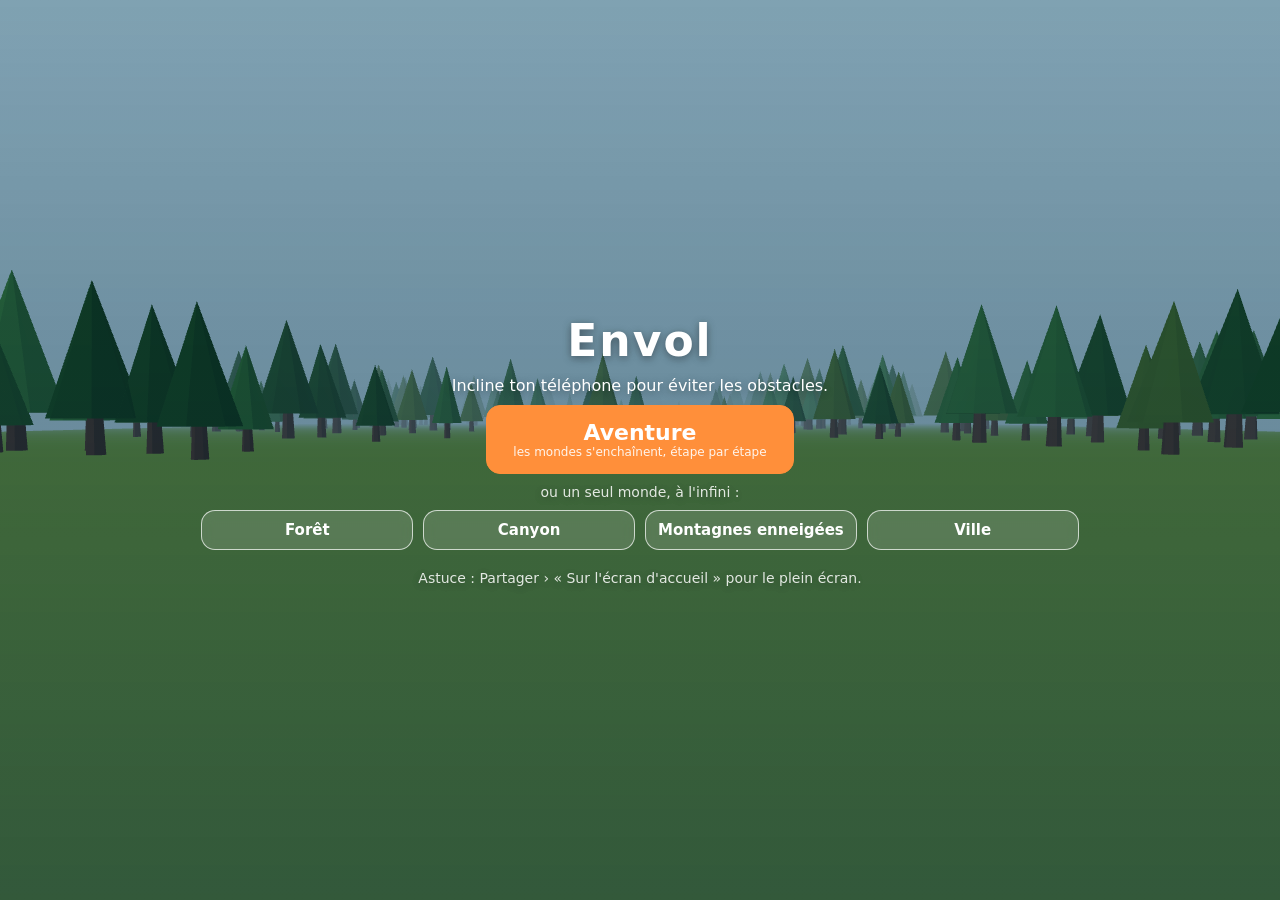
==== index.html @ 045a8ad9 "Jeu verrouillé en paysage - Si le téléphone est en portrait, le jeu pivote pour rester en paysage - " ====
<!DOCTYPE html>
<html lang="fr">
<head>
  <meta charset="utf-8">
  <meta name="viewport" content="width=device-width, initial-scale=1, maximum-scale=1, user-scalable=no, viewport-fit=cover">
  <title>Envol</title>
  <meta name="theme-color" content="#bfe3f2">
  <meta name="apple-mobile-web-app-capable" content="yes">
  <meta name="mobile-web-app-capable" content="yes">
  <meta name="apple-mobile-web-app-status-bar-style" content="black-translucent">
  <meta name="apple-mobile-web-app-title" content="Envol">
  <link rel="manifest" href="manifest.webmanifest">
  <link rel="apple-touch-icon" href="icons/icon-180.png">
  <link rel="icon" href="icons/icon-192.png">
  <link rel="stylesheet" href="styles.css">
  <script type="importmap">
    { "imports": { "three": "./vendor/three.module.js" } }
  </script>
</head>
<body>
<div id="app">
  <canvas id="game"></canvas>

  <div id="hud" hidden>
    <span id="dist">0 m</span>
    <span id="speed">0 km/h</span>
  </div>

  <div id="banner"></div>

  <div id="menu" class="screen">
    <h1>Envol</h1>
    <p>Incline ton téléphone pour éviter les obstacles.</p>
    <button class="mode primary" data-mode="adventure">Aventure<small>les mondes s'enchaînent, étape par étape</small></button>
    <p class="small">ou un seul monde, à l'infini :</p>
    <div id="themes"></div>
    <p id="hint" class="small"></p>
    <p class="small install">Astuce : Partager › « Sur l'écran d'accueil » pour le plein écran.</p>
  </div>

  <div id="over" class="screen" hidden>
    <h2>Collision !</h2>
    <p id="overMode" class="small"></p>
    <p id="final" class="big"></p>
    <p id="record"></p>
    <div class="row">
      <button id="again" class="mode primary">Rejouer</button>
      <button id="toMenu" class="mode">Menu</button>
    </div>
  </div>

</div>

  <script type="module" src="src/main.js"></script>
</body>
</html>
---- styles.css ----
* { box-sizing: border-box; margin: 0; }
html, body {
  height: 100%;
  overflow: hidden;
  background: #bfe3f2;
  font-family: -apple-system, system-ui, sans-serif;
  color: #fff;
  user-select: none;
  -webkit-user-select: none;
  -webkit-touch-callout: none;
  touch-action: none;
  overscroll-behavior: none;
}
/* #app = aire de jeu, tournée par src/core/orientation.js pour rester en paysage */
#app { position: fixed; top: 0; left: 0; width: 100%; height: 100%; transform-origin: 0 0; overflow: hidden; }
#game { position: absolute; inset: 0; width: 100%; height: 100%; display: block; }

#hud {
  position: absolute;
  top: 10px;
  left: max(16px, env(safe-area-inset-left)); right: max(16px, env(safe-area-inset-right));
  display: flex; justify-content: space-between;
  font-size: 22px; font-weight: 700;
  text-shadow: 0 2px 6px rgba(0,0,0,.45);
  pointer-events: none;
}

.screen {
  position: absolute; inset: 0;
  display: flex; flex-direction: column; align-items: center; justify-content: center;
  gap: 10px; padding: 16px max(24px, env(safe-area-inset-right)) 16px max(24px, env(safe-area-inset-left)); text-align: center;
  background: linear-gradient(rgba(10,40,60,.35), rgba(10,40,60,.6));
  text-shadow: 0 2px 8px rgba(0,0,0,.4);
}
.screen[hidden], #hud[hidden] { display: none; }
h1 { font-size: 44px; letter-spacing: 2px; }
h2 { font-size: 34px; }
.big { font-size: 40px; font-weight: 800; }
button.mode {
  font: inherit; color: #fff; cursor: pointer;
  border: 1.5px solid rgba(255,255,255,.7); border-radius: 14px;
  background: rgba(255,255,255,.14);
  padding: 12px 18px; min-width: 150px; font-size: 18px; font-weight: 700;
  -webkit-backdrop-filter: blur(6px); backdrop-filter: blur(6px);
  text-shadow: none;
}
button.mode:active { transform: scale(.97); background: rgba(255,255,255,.3); }
button.mode.primary { background: #ff8f3a; border-color: #ff8f3a; font-size: 22px; padding: 14px 26px; }
button.mode small { display: block; font-size: 12px; font-weight: 500; opacity: .9; }
button.mode[data-best]:not([data-best=""])::after {
  content: "Record " attr(data-best); display: block; font-size: 11px; font-weight: 500; opacity: .85;
}
#themes { display: grid; grid-template-columns: repeat(4, 1fr); gap: 10px; }
.row { display: flex; gap: 12px; }
#themes button.mode { min-width: 0; font-size: 15px; padding: 10px 12px; }

#banner {
  position: absolute; left: 0; right: 0; top: 18%;
  text-align: center; pointer-events: none; opacity: 0;
  text-shadow: 0 3px 10px rgba(0,0,0,.45);
}
#banner strong { display: block; font-size: 40px; }
#banner span { font-size: 20px; }
#banner.show { animation: banner 2.6s ease forwards; }
@keyframes banner {
  0% { opacity: 0; transform: translateY(12px); }
  15%, 75% { opacity: 1; transform: none; }
  100% { opacity: 0; transform: translateY(-8px); }
}

.cta { margin-top: 18px; font-size: 22px; font-weight: 700; animation: pulse 1.4s ease-in-out infinite; }
.small { font-size: 14px; opacity: .85; }
@keyframes pulse { 50% { opacity: .45; } }
@media (display-mode: standalone), (display-mode: fullscreen) { .install { display: none; } }
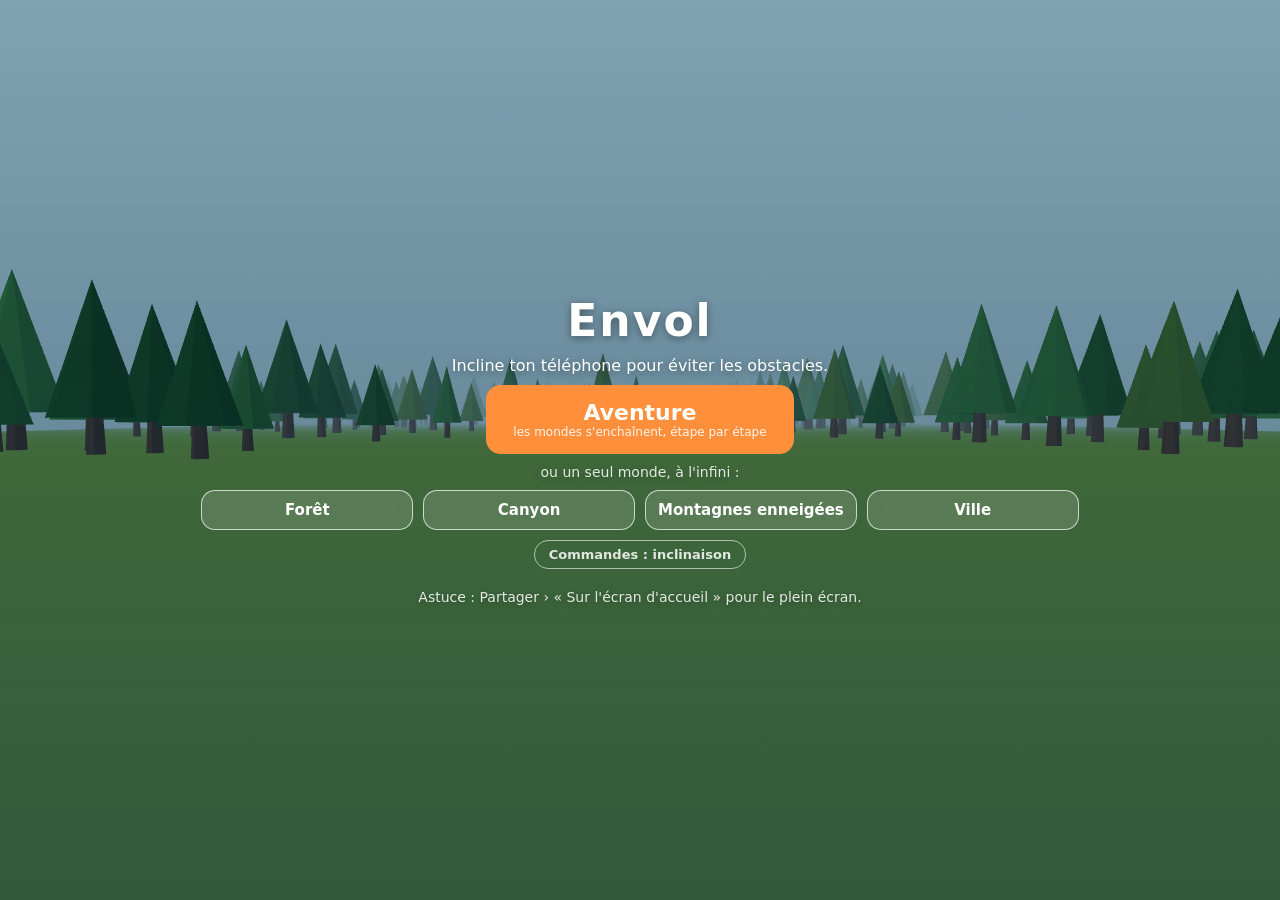
==== commit ec29cb38: "Autorisation des mouvements : une seule fois par lancement + choix des commandes mémorisé Co-Authore" ====
--- a/index.html
+++ b/index.html
@@ -34,6 +34,7 @@
     <button class="mode primary" data-mode="adventure">Aventure<small>les mondes s'enchaînent, étape par étape</small></button>
     <p class="small">ou un seul monde, à l'infini :</p>
     <div id="themes"></div>
+    <button id="control" class="mode small"></button>
     <p id="hint" class="small"></p>
     <p class="small install">Astuce : Partager › « Sur l'écran d'accueil » pour le plein écran.</p>
   </div>
--- a/styles.css
+++ b/styles.css
@@ -52,6 +52,7 @@
 }
 #themes { display: grid; grid-template-columns: repeat(4, 1fr); gap: 10px; }
 .row { display: flex; gap: 12px; }
+button.mode.small { min-width: 0; font-size: 13px; font-weight: 600; padding: 6px 14px; background: transparent; }
 #themes button.mode { min-width: 0; font-size: 15px; padding: 10px 12px; }
 
 #banner {
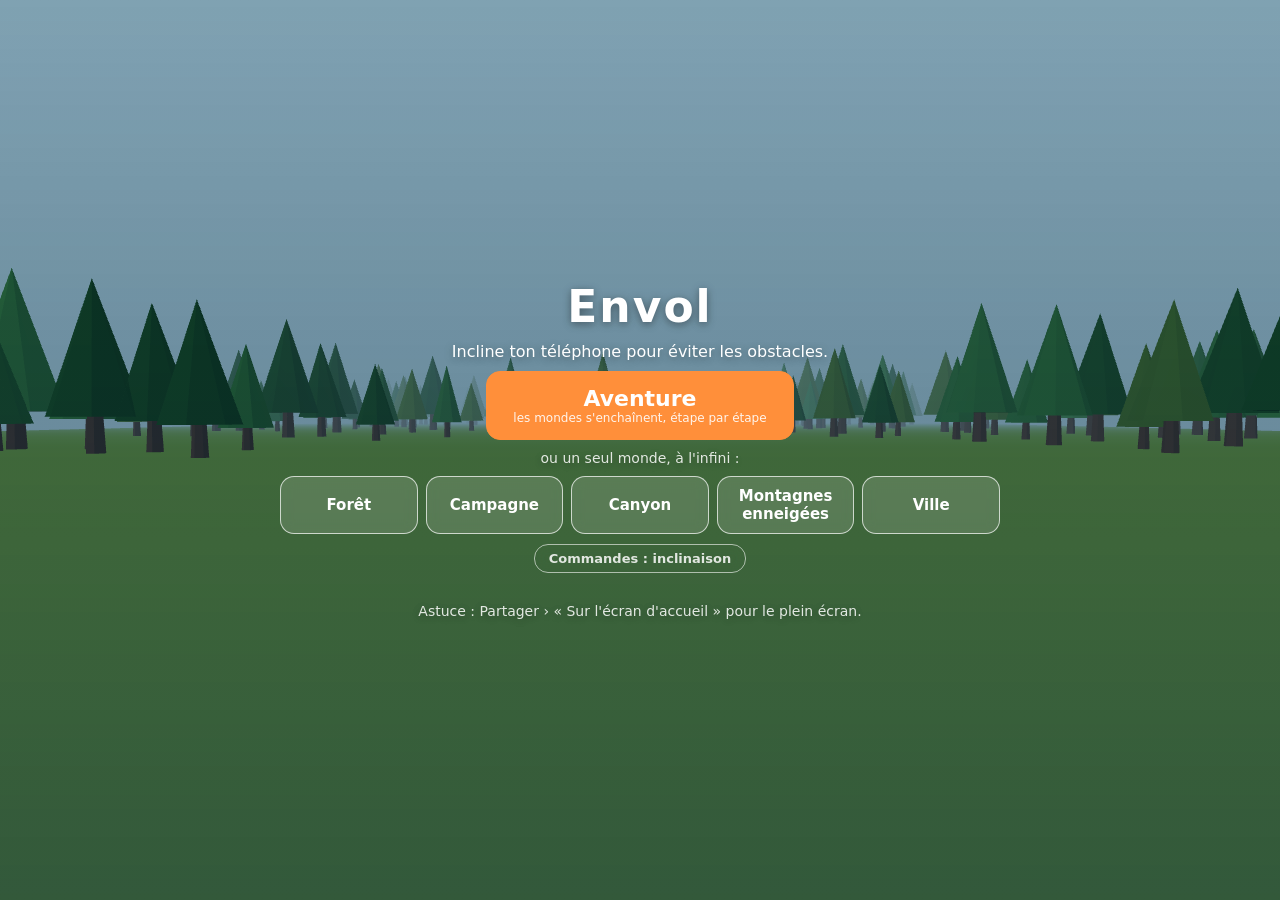
==== commit c2098793: "v0.5 : ville refaite, monde Campagne, jeu jouable sans connexion - Ville : façades à fenêtres (certa" ====
--- a/index.html
+++ b/index.html
@@ -36,6 +36,7 @@
     <div id="themes"></div>
     <button id="control" class="mode small"></button>
     <p id="hint" class="small"></p>
+    <p id="offline" class="small"></p>
     <p class="small install">Astuce : Partager › « Sur l'écran d'accueil » pour le plein écran.</p>
   </div>
 
--- a/styles.css
+++ b/styles.css
@@ -50,7 +50,7 @@
 button.mode[data-best]:not([data-best=""])::after {
   content: "Record " attr(data-best); display: block; font-size: 11px; font-weight: 500; opacity: .85;
 }
-#themes { display: grid; grid-template-columns: repeat(4, 1fr); gap: 10px; }
+#themes { display: grid; grid-template-columns: repeat(auto-fit, minmax(110px, 1fr)); gap: 8px; width: min(100%, 720px); }
 .row { display: flex; gap: 12px; }
 button.mode.small { min-width: 0; font-size: 13px; font-weight: 600; padding: 6px 14px; background: transparent; }
 #themes button.mode { min-width: 0; font-size: 15px; padding: 10px 12px; }
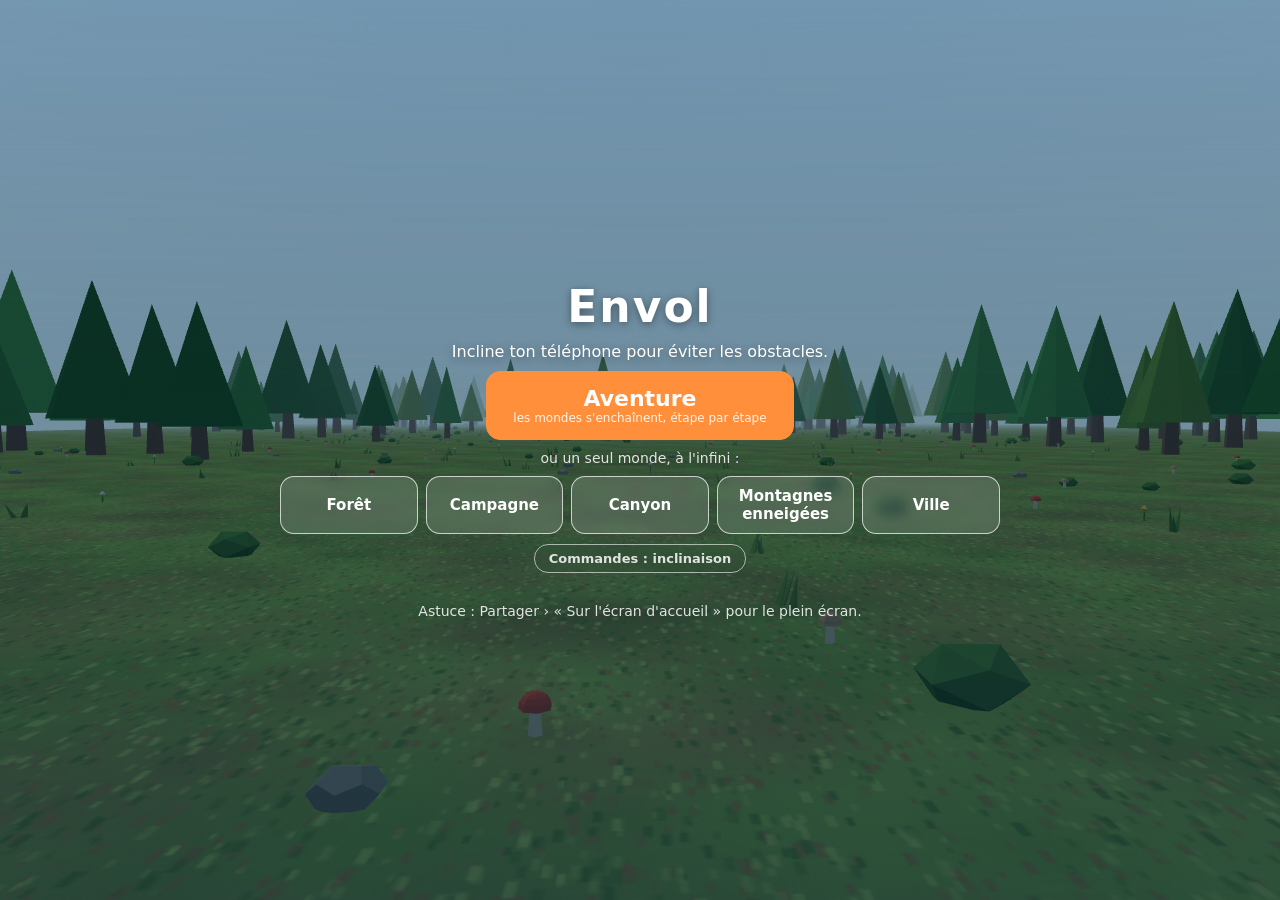
==== commit af6df4c7: "v0.6 : sol texturé, cycle jour/nuit, brouillard, pluie, neige - Sol : textures procédurales par mond" ====
--- a/index.html
+++ b/index.html
@@ -23,6 +23,7 @@
 
   <div id="hud" hidden>
     <span id="dist">0 m</span>
+    <span id="clock"></span>
     <span id="speed">0 km/h</span>
   </div>
 
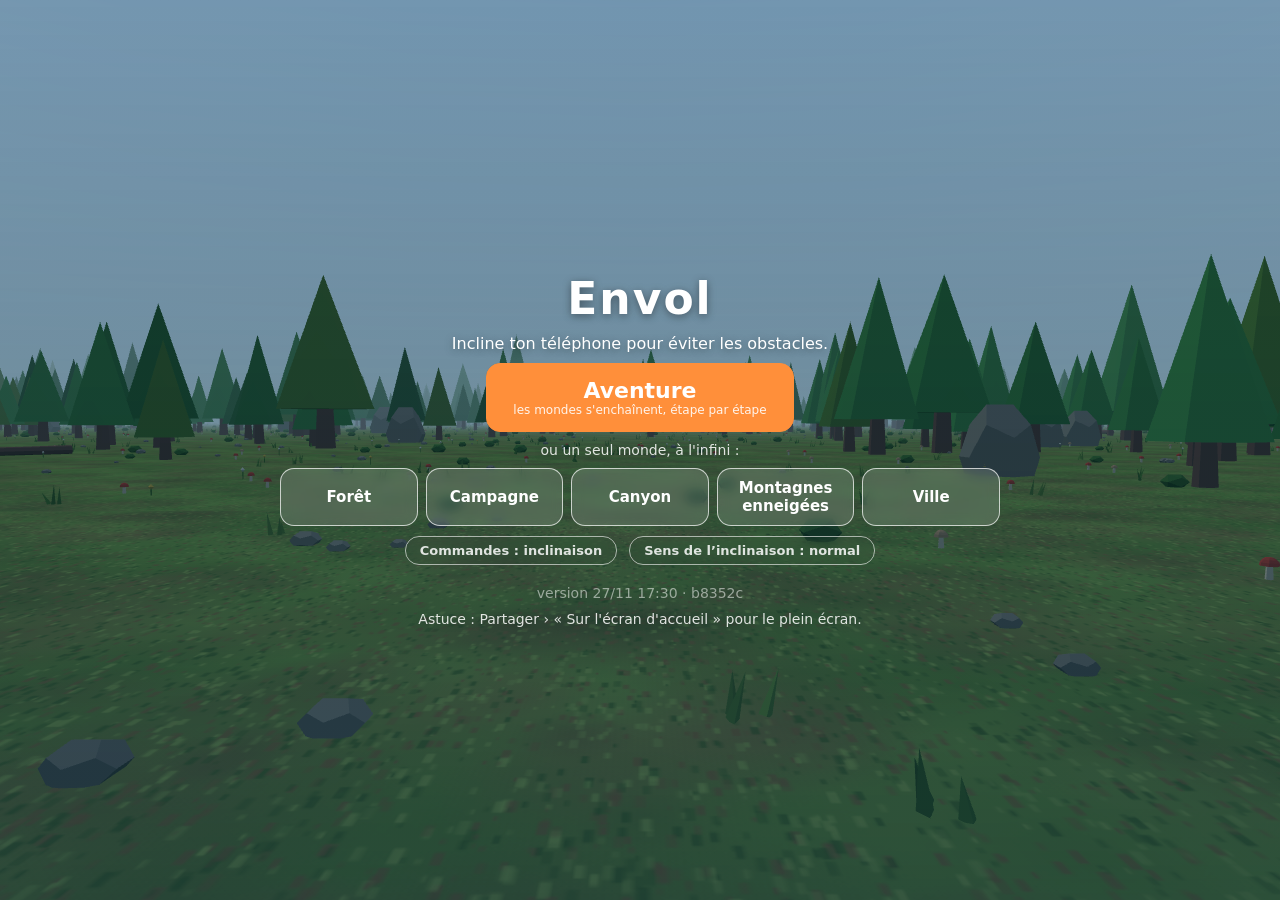
==== commit 3abb84a1: "Inclinaison : sens mesuré physiquement + option « sens inversé » + version affichée iOS renvoie scre" ====
--- a/index.html
+++ b/index.html
@@ -35,9 +35,12 @@
     <button class="mode primary" data-mode="adventure">Aventure<small>les mondes s'enchaînent, étape par étape</small></button>
     <p class="small">ou un seul monde, à l'infini :</p>
     <div id="themes"></div>
-    <button id="control" class="mode small"></button>
+    <div class="row">
+      <button id="control" class="mode small"></button>
+      <button id="invert" class="mode small"></button>
+    </div>
     <p id="hint" class="small"></p>
-    <p id="offline" class="small"></p>
+    <p class="small"><span id="offline"></span> <span id="version" class="version"></span></p>
     <p class="small install">Astuce : Partager › « Sur l'écran d'accueil » pour le plein écran.</p>
   </div>
 
--- a/styles.css
+++ b/styles.css
@@ -52,6 +52,7 @@
 }
 #themes { display: grid; grid-template-columns: repeat(auto-fit, minmax(110px, 1fr)); gap: 8px; width: min(100%, 720px); }
 .row { display: flex; gap: 12px; }
+.version { opacity: .6; }
 button.mode.small { min-width: 0; font-size: 13px; font-weight: 600; padding: 6px 14px; background: transparent; }
 #themes button.mode { min-width: 0; font-size: 15px; padding: 10px 12px; }
 
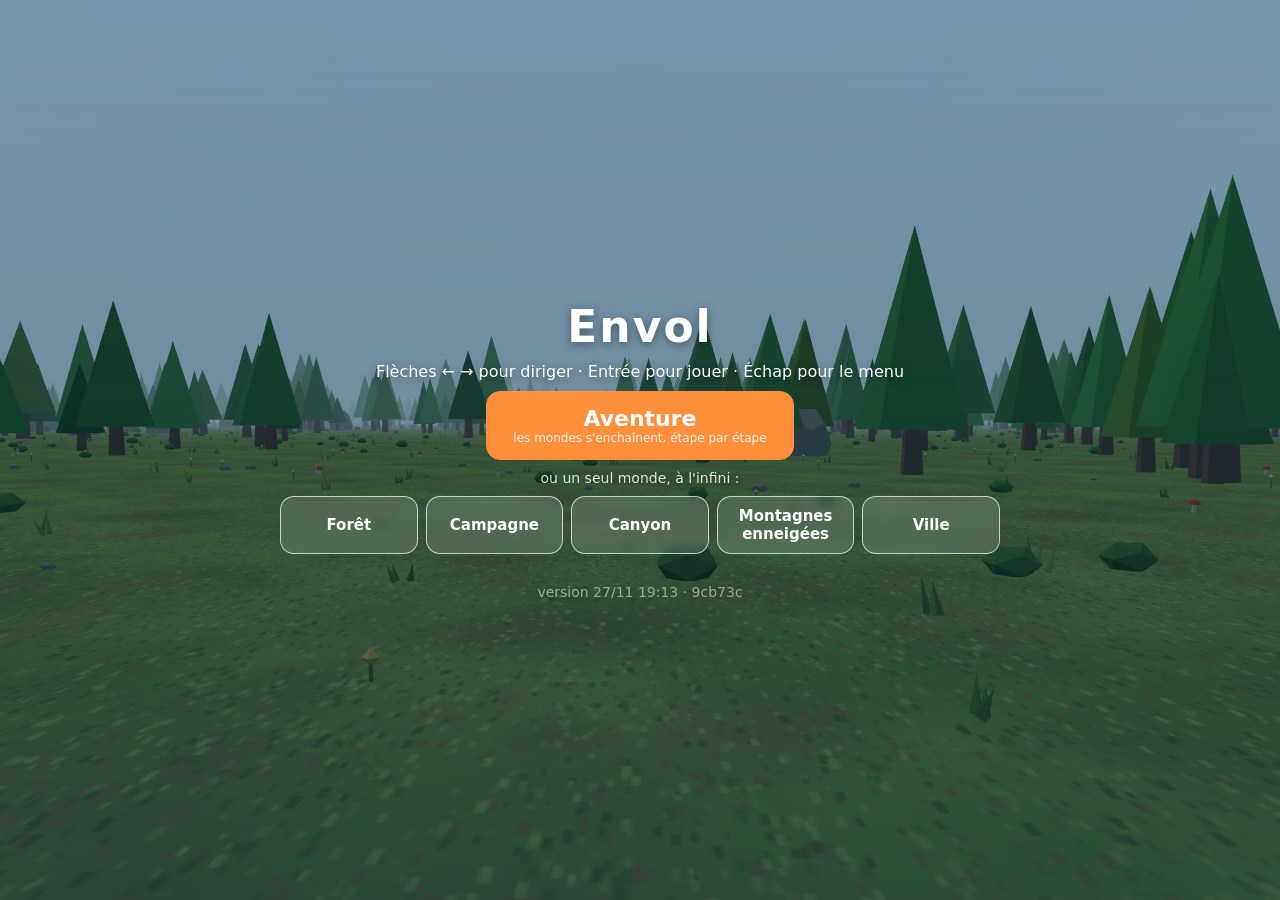
==== commit 1f33c097: "Jouable au clavier sur ordinateur - Flèches ← → (ou Q/D) pour diriger, Entrée/Espace pour jouer et r" ====
--- a/index.html
+++ b/index.html
@@ -31,7 +31,7 @@
 
   <div id="menu" class="screen">
     <h1>Envol</h1>
-    <p>Incline ton téléphone pour éviter les obstacles.</p>
+    <p id="tagline">Incline ton téléphone pour éviter les obstacles.</p>
     <button class="mode primary" data-mode="adventure">Aventure<small>les mondes s'enchaînent, étape par étape</small></button>
     <p class="small">ou un seul monde, à l'infini :</p>
     <div id="themes"></div>
@@ -53,6 +53,7 @@
       <button id="again" class="mode primary">Rejouer</button>
       <button id="toMenu" class="mode">Menu</button>
     </div>
+    <p id="againHint" class="small"></p>
   </div>
 
 </div>
--- a/styles.css
+++ b/styles.css
@@ -53,6 +53,8 @@
 #themes { display: grid; grid-template-columns: repeat(auto-fit, minmax(110px, 1fr)); gap: 8px; width: min(100%, 720px); }
 .row { display: flex; gap: 12px; }
 .version { opacity: .6; }
+/* Ordinateur : pas de réglages d'inclinaison ni d'astuce d'installation */
+.desktop #control, .desktop #invert, .desktop .install { display: none; }
 button.mode.small { min-width: 0; font-size: 13px; font-weight: 600; padding: 6px 14px; background: transparent; }
 #themes button.mode { min-width: 0; font-size: 15px; padding: 10px 12px; }
 
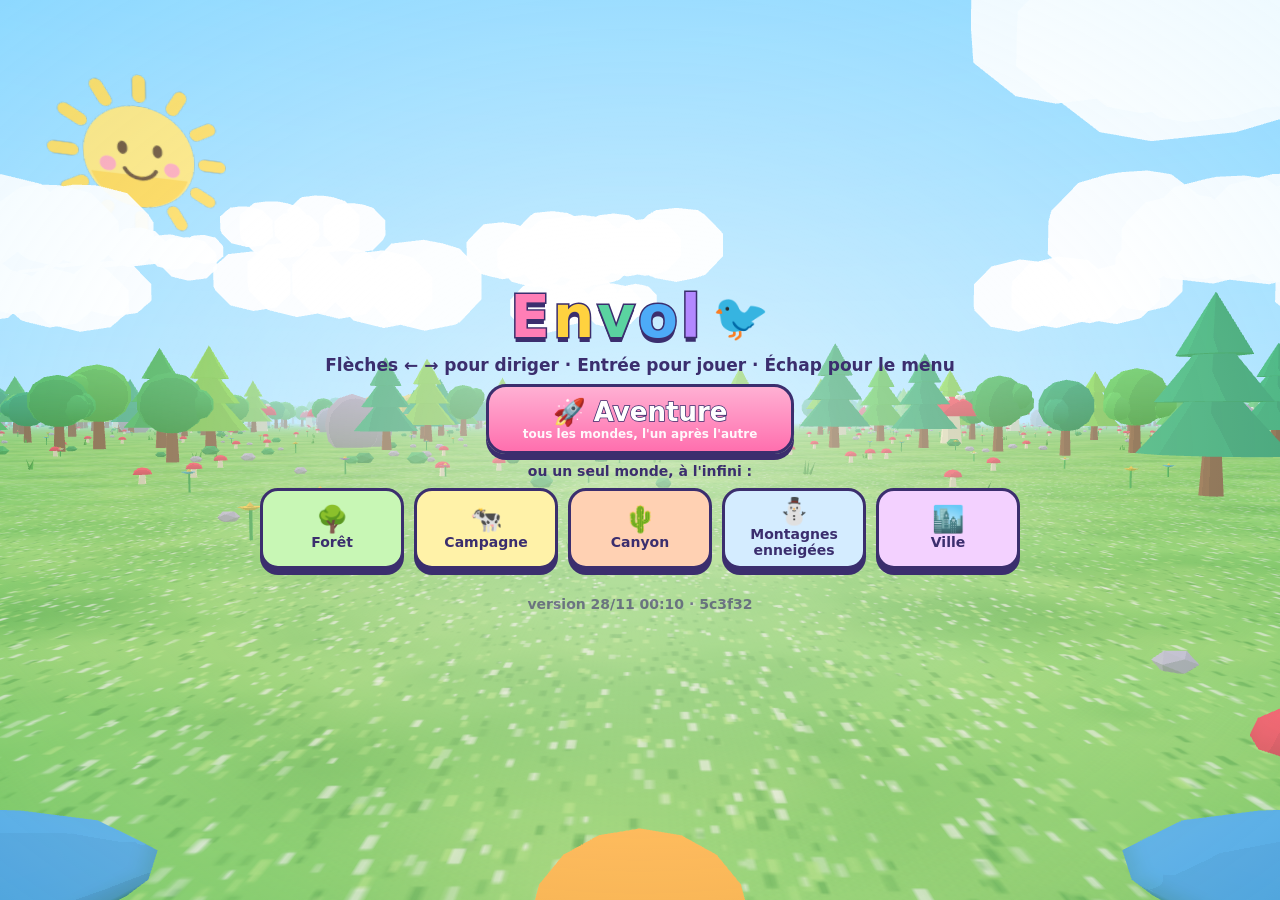
==== commit 67893123: "v0.9 : refonte graphique enfantine - Ombrage cartoon (MeshToonMaterial) et couleurs bonbon partout -" ====
--- a/index.html
+++ b/index.html
@@ -4,7 +4,7 @@
   <meta charset="utf-8">
   <meta name="viewport" content="width=device-width, initial-scale=1, maximum-scale=1, user-scalable=no, viewport-fit=cover">
   <title>Envol</title>
-  <meta name="theme-color" content="#bfe3f2">
+  <meta name="theme-color" content="#8fdcff">
   <meta name="apple-mobile-web-app-capable" content="yes">
   <meta name="mobile-web-app-capable" content="yes">
   <meta name="apple-mobile-web-app-status-bar-style" content="black-translucent">
@@ -30,9 +30,9 @@
   <div id="banner"></div>
 
   <div id="menu" class="screen">
-    <h1>Envol</h1>
+    <h1><span>E</span><span>n</span><span>v</span><span>o</span><span>l</span><span class="mascot">🐦</span></h1>
     <p id="tagline">Incline ton téléphone pour éviter les obstacles.</p>
-    <button class="mode primary" data-mode="adventure">Aventure<small>les mondes s'enchaînent, étape par étape</small></button>
+    <button class="mode primary" data-mode="adventure">🚀 Aventure<small>tous les mondes, l'un après l'autre</small></button>
     <p class="small">ou un seul monde, à l'infini :</p>
     <div id="themes"></div>
     <div class="row">
@@ -45,13 +45,13 @@
   </div>
 
   <div id="over" class="screen" hidden>
-    <h2>Collision !</h2>
+    <h2 id="overTitle">Oups !</h2>
     <p id="overMode" class="small"></p>
     <p id="final" class="big"></p>
     <p id="record"></p>
     <div class="row">
-      <button id="again" class="mode primary">Rejouer</button>
-      <button id="toMenu" class="mode">Menu</button>
+      <button id="again" class="mode primary">🔁 Rejouer</button>
+      <button id="toMenu" class="mode">🏠 Menu</button>
     </div>
     <p id="againHint" class="small"></p>
   </div>
--- a/styles.css
+++ b/styles.css
@@ -1,10 +1,19 @@
+/* Style enfantin : police ronde, couleurs bonbon, boutons « gommes » qui rebondissent. */
 * { box-sizing: border-box; margin: 0; }
+:root {
+  --ink: #3b2e6e;           /* texte foncé (violet) */
+  --candy: #ff7eb6;         /* rose */
+  --sun: #ffd23f;           /* jaune */
+  --sky: #4dabf7;           /* bleu */
+  --mint: #5ad3a0;          /* vert menthe */
+  --round: ui-rounded, "SF Pro Rounded", "Arial Rounded MT Bold", "Nunito", "Varela Round", system-ui, sans-serif;
+}
 html, body {
   height: 100%;
   overflow: hidden;
-  background: #bfe3f2;
-  font-family: -apple-system, system-ui, sans-serif;
-  color: #fff;
+  background: #8fdcff;
+  font-family: var(--round);
+  color: var(--ink);
   user-select: none;
   -webkit-user-select: none;
   -webkit-touch-callout: none;
@@ -15,64 +24,104 @@
 #app { position: fixed; top: 0; left: 0; width: 100%; height: 100%; transform-origin: 0 0; overflow: hidden; }
 #game { position: absolute; inset: 0; width: 100%; height: 100%; display: block; }
 
+/* ---------- En jeu : pastilles ---------- */
 #hud {
   position: absolute;
   top: 10px;
-  left: max(16px, env(safe-area-inset-left)); right: max(16px, env(safe-area-inset-right));
-  display: flex; justify-content: space-between;
-  font-size: 22px; font-weight: 700;
-  text-shadow: 0 2px 6px rgba(0,0,0,.45);
+  left: max(14px, env(safe-area-inset-left)); right: max(14px, env(safe-area-inset-right));
+  display: flex; justify-content: space-between; align-items: flex-start;
   pointer-events: none;
 }
+#hud span {
+  background: rgba(255, 255, 255, .88);
+  border-radius: 999px;
+  padding: 6px 14px;
+  font-size: 19px; font-weight: 800;
+  box-shadow: 0 4px 0 rgba(59, 46, 110, .18);
+}
+#hud #dist { color: #ff4d8d; font-size: 22px; }
+#hud #speed { color: #2f8fe0; }
+#hud #clock { font-size: 16px; }
 
+/* ---------- Écrans ---------- */
 .screen {
   position: absolute; inset: 0;
   display: flex; flex-direction: column; align-items: center; justify-content: center;
-  gap: 10px; padding: 16px max(24px, env(safe-area-inset-right)) 16px max(24px, env(safe-area-inset-left)); text-align: center;
-  background: linear-gradient(rgba(10,40,60,.35), rgba(10,40,60,.6));
-  text-shadow: 0 2px 8px rgba(0,0,0,.4);
+  gap: 9px; padding: 12px max(24px, env(safe-area-inset-right)) 12px max(24px, env(safe-area-inset-left)); text-align: center;
+  background: radial-gradient(ellipse at center, rgba(255,255,255,.55) 0%, rgba(255,255,255,.25) 55%, rgba(143,220,255,.15) 100%);
 }
 .screen[hidden], #hud[hidden] { display: none; }
-h1 { font-size: 44px; letter-spacing: 2px; }
-h2 { font-size: 34px; }
-.big { font-size: 40px; font-weight: 800; }
+
+h1 {
+  font-size: 58px; font-weight: 900; letter-spacing: 1px; line-height: 1;
+  display: flex; gap: 2px; align-items: center;
+}
+h1 span { display: inline-block; color: #fff; -webkit-text-stroke: 3px var(--ink); paint-order: stroke fill;
+  text-shadow: 0 5px 0 var(--ink); animation: bounce 2.4s ease-in-out infinite; }
+h1 span:nth-child(1) { color: #ff7eb6; animation-delay: 0s; }
+h1 span:nth-child(2) { color: #ffd23f; animation-delay: .12s; }
+h1 span:nth-child(3) { color: #5ad3a0; animation-delay: .24s; }
+h1 span:nth-child(4) { color: #4dabf7; animation-delay: .36s; }
+h1 span:nth-child(5) { color: #b388ff; animation-delay: .48s; }
+h1 .mascot { -webkit-text-stroke: 0; text-shadow: none; font-size: 46px; margin-left: 8px; animation: fly 1.6s ease-in-out infinite; }
+@keyframes bounce { 0%, 100% { transform: translateY(0); } 12% { transform: translateY(-8px); } 24% { transform: translateY(0); } }
+@keyframes fly { 0%, 100% { transform: translateY(0) rotate(-6deg); } 50% { transform: translateY(-8px) rotate(6deg); } }
+
+h2 { font-size: 46px; font-weight: 900; color: #fff; -webkit-text-stroke: 3px var(--ink); paint-order: stroke fill; text-shadow: 0 5px 0 var(--ink); }
+#tagline { font-size: 17px; font-weight: 700; }
+.big { font-size: 52px; font-weight: 900; color: #ff4d8d; -webkit-text-stroke: 2px #fff; paint-order: stroke fill; }
+.small { font-size: 14px; font-weight: 600; }
+
+/* ---------- Boutons « gommes » ---------- */
 button.mode {
-  font: inherit; color: #fff; cursor: pointer;
-  border: 1.5px solid rgba(255,255,255,.7); border-radius: 14px;
-  background: rgba(255,255,255,.14);
-  padding: 12px 18px; min-width: 150px; font-size: 18px; font-weight: 700;
-  -webkit-backdrop-filter: blur(6px); backdrop-filter: blur(6px);
-  text-shadow: none;
+  font: inherit; font-weight: 800; color: var(--ink); cursor: pointer;
+  border: 3px solid var(--ink); border-radius: 20px;
+  background: #fff;
+  padding: 10px 18px; min-width: 150px; font-size: 18px;
+  box-shadow: 0 6px 0 var(--ink);
+  transition: transform .08s, box-shadow .08s;
 }
-button.mode:active { transform: scale(.97); background: rgba(255,255,255,.3); }
-button.mode.primary { background: #ff8f3a; border-color: #ff8f3a; font-size: 22px; padding: 14px 26px; }
-button.mode small { display: block; font-size: 12px; font-weight: 500; opacity: .9; }
+button.mode:active { transform: translateY(5px); box-shadow: 0 1px 0 var(--ink); }
+button.mode:focus-visible { outline: 4px solid var(--sun); outline-offset: 3px; }
+button.mode.primary {
+  background: linear-gradient(#ffb0d3, #ff6fae); color: #fff; font-size: 26px; padding: 10px 34px;
+  -webkit-text-stroke: 1.5px var(--ink); paint-order: stroke fill;
+  animation: wiggle 2.8s ease-in-out infinite;
+}
+@keyframes wiggle { 0%, 88%, 100% { transform: rotate(0); } 92% { transform: rotate(-3deg) scale(1.04); } 96% { transform: rotate(3deg) scale(1.04); } }
+button.mode small { display: block; font-size: 12px; font-weight: 700; -webkit-text-stroke: 0; color: #fff; opacity: .95; }
 button.mode[data-best]:not([data-best=""])::after {
-  content: "Record " attr(data-best); display: block; font-size: 11px; font-weight: 500; opacity: .85;
+  content: "🏆 " attr(data-best); display: block; font-size: 12px; font-weight: 700; opacity: .9; -webkit-text-stroke: 0;
 }
-#themes { display: grid; grid-template-columns: repeat(auto-fit, minmax(110px, 1fr)); gap: 8px; width: min(100%, 720px); }
-.row { display: flex; gap: 12px; }
+button.mode .icon { display: block; font-size: 26px; line-height: 1.1; }
+#themes { display: grid; grid-template-columns: repeat(auto-fit, minmax(110px, 1fr)); gap: 10px; width: min(100%, 760px); }
+#themes button.mode { min-width: 0; font-size: 14px; padding: 6px 8px 8px; border-radius: 18px; }
+#themes button[data-mode="forest"]  { background: #c8f7b5; }
+#themes button[data-mode="country"] { background: #fff2a8; }
+#themes button[data-mode="canyon"]  { background: #ffd1b3; }
+#themes button[data-mode="snow"]    { background: #d4ecff; }
+#themes button[data-mode="city"]    { background: #f3d1ff; }
+.row { display: flex; gap: 12px; align-items: center; }
+button.mode.small { min-width: 0; font-size: 12px; padding: 5px 12px; border-width: 2px; border-radius: 14px; box-shadow: 0 3px 0 var(--ink); background: rgba(255,255,255,.85); }
+button.mode.small:active { transform: translateY(3px); box-shadow: 0 0 0 var(--ink); }
 .version { opacity: .6; }
 /* Ordinateur : pas de réglages d'inclinaison ni d'astuce d'installation */
 .desktop #control, .desktop #invert, .desktop .install { display: none; }
-button.mode.small { min-width: 0; font-size: 13px; font-weight: 600; padding: 6px 14px; background: transparent; }
-#themes button.mode { min-width: 0; font-size: 15px; padding: 10px 12px; }
 
+/* ---------- Bannière d'étape ---------- */
 #banner {
-  position: absolute; left: 0; right: 0; top: 18%;
+  position: absolute; left: 0; right: 0; top: 16%;
   text-align: center; pointer-events: none; opacity: 0;
-  text-shadow: 0 3px 10px rgba(0,0,0,.45);
 }
-#banner strong { display: block; font-size: 40px; }
-#banner span { font-size: 20px; }
-#banner.show { animation: banner 2.6s ease forwards; }
+#banner strong { display: block; font-size: 48px; font-weight: 900; color: #fff; -webkit-text-stroke: 3px var(--ink); paint-order: stroke fill; text-shadow: 0 5px 0 var(--ink); }
+#banner span { display: inline-block; margin-top: 6px; font-size: 20px; font-weight: 800; background: #fff; border: 3px solid var(--ink); border-radius: 999px; padding: 3px 16px; }
+#banner.show { animation: banner 2.6s cubic-bezier(.2, 1.6, .4, 1) forwards; }
 @keyframes banner {
-  0% { opacity: 0; transform: translateY(12px); }
-  15%, 75% { opacity: 1; transform: none; }
-  100% { opacity: 0; transform: translateY(-8px); }
+  0% { opacity: 0; transform: scale(.4); }
+  15%, 75% { opacity: 1; transform: scale(1); }
+  100% { opacity: 0; transform: scale(1.1) translateY(-10px); }
 }
 
-.cta { margin-top: 18px; font-size: 22px; font-weight: 700; animation: pulse 1.4s ease-in-out infinite; }
-.small { font-size: 14px; opacity: .85; }
-@keyframes pulse { 50% { opacity: .45; } }
+#record { font-size: 18px; font-weight: 800; }
 @media (display-mode: standalone), (display-mode: fullscreen) { .install { display: none; } }
+@media (max-height: 380px) { h1 { font-size: 46px; } .big { font-size: 42px; } h2 { font-size: 38px; } }
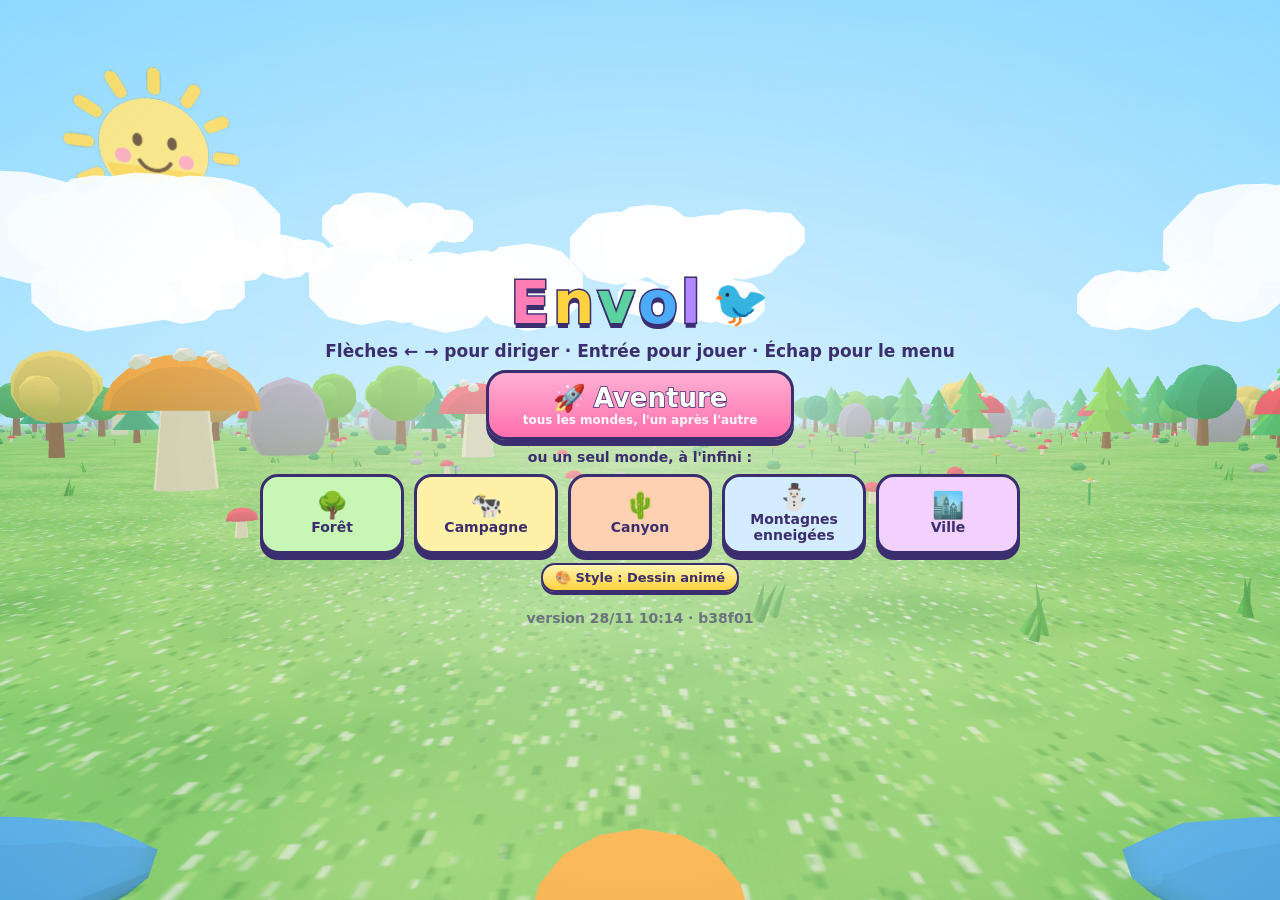
==== commit b1bdeaee: "v1.0 : 6 styles graphiques + page de contrôle GitHub - Styles au choix dans le menu : Dessin animé, " ====
--- a/index.html
+++ b/index.html
@@ -20,6 +20,7 @@
 <body>
 <div id="app">
   <canvas id="game"></canvas>
+  <div id="overlay"></div>
 
   <div id="hud" hidden>
     <span id="dist">0 m</span>
@@ -36,6 +37,7 @@
     <p class="small">ou un seul monde, à l'infini :</p>
     <div id="themes"></div>
     <div class="row">
+      <button id="look" class="mode small look"></button>
       <button id="control" class="mode small"></button>
       <button id="invert" class="mode small"></button>
     </div>
--- a/styles.css
+++ b/styles.css
@@ -23,6 +23,14 @@
 /* #app = aire de jeu, tournée par src/core/orientation.js pour rester en paysage */
 #app { position: fixed; top: 0; left: 0; width: 100%; height: 100%; transform-origin: 0 0; overflow: hidden; }
 #game { position: absolute; inset: 0; width: 100%; height: 100%; display: block; }
+
+/* ---------- Calques des styles graphiques (src/ui/looks.js) ---------- */
+#overlay { position: absolute; inset: 0; pointer-events: none; }
+#overlay.vignette { background: radial-gradient(ellipse at center, rgba(0,0,0,0) 55%, rgba(70,40,10,.55) 100%); }
+#overlay.halftone { background-image: radial-gradient(rgba(0,0,0,.22) 1.1px, transparent 1.4px); background-size: 6px 6px; mix-blend-mode: multiply; }
+#overlay.scanlines { background: repeating-linear-gradient(rgba(255,0,200,.06) 0 2px, transparent 2px 4px), radial-gradient(ellipse at center, transparent 60%, rgba(60,0,90,.45) 100%); }
+#overlay.paper { opacity: .35; mix-blend-mode: multiply;
+  background-image: url("data:image/svg+xml;utf8,<svg xmlns='http://www.w3.org/2000/svg' width='200' height='200'><filter id='n'><feTurbulence type='fractalNoise' baseFrequency='.9' numOctaves='3'/><feColorMatrix values='0 0 0 0 .55  0 0 0 0 .45  0 0 0 0 .35  0 0 0 .5 0'/></filter><rect width='100%' height='100%' filter='url(%23n)'/></svg>"); }
 
 /* ---------- En jeu : pastilles ---------- */
 #hud {
@@ -94,6 +102,7 @@
   content: "🏆 " attr(data-best); display: block; font-size: 12px; font-weight: 700; opacity: .9; -webkit-text-stroke: 0;
 }
 button.mode .icon { display: block; font-size: 26px; line-height: 1.1; }
+button.mode.small.look { background: linear-gradient(#fff6b0, #ffd23f); font-size: 13px; }
 #themes { display: grid; grid-template-columns: repeat(auto-fit, minmax(110px, 1fr)); gap: 10px; width: min(100%, 760px); }
 #themes button.mode { min-width: 0; font-size: 14px; padding: 6px 8px 8px; border-radius: 18px; }
 #themes button[data-mode="forest"]  { background: #c8f7b5; }
@@ -124,4 +133,14 @@
 
 #record { font-size: 18px; font-weight: 800; }
 @media (display-mode: standalone), (display-mode: fullscreen) { .install { display: none; } }
-@media (max-height: 380px) { h1 { font-size: 46px; } .big { font-size: 42px; } h2 { font-size: 38px; } }
+/* Téléphone en paysage (peu de hauteur) : menu compact pour que tout tienne */
+@media (max-height: 440px) {
+  .screen { gap: 6px; padding-top: 6px; padding-bottom: 6px; }
+  h1 { font-size: 40px; } h1 .mascot { font-size: 32px; }
+  #tagline { font-size: 13px; }
+  button.mode.primary { font-size: 21px; padding: 6px 26px; }
+  #themes button.mode { padding: 3px 6px 5px; font-size: 13px; }
+  button.mode .icon { font-size: 20px; }
+  .big { font-size: 40px; } h2 { font-size: 36px; }
+  .install { display: none; }
+}
